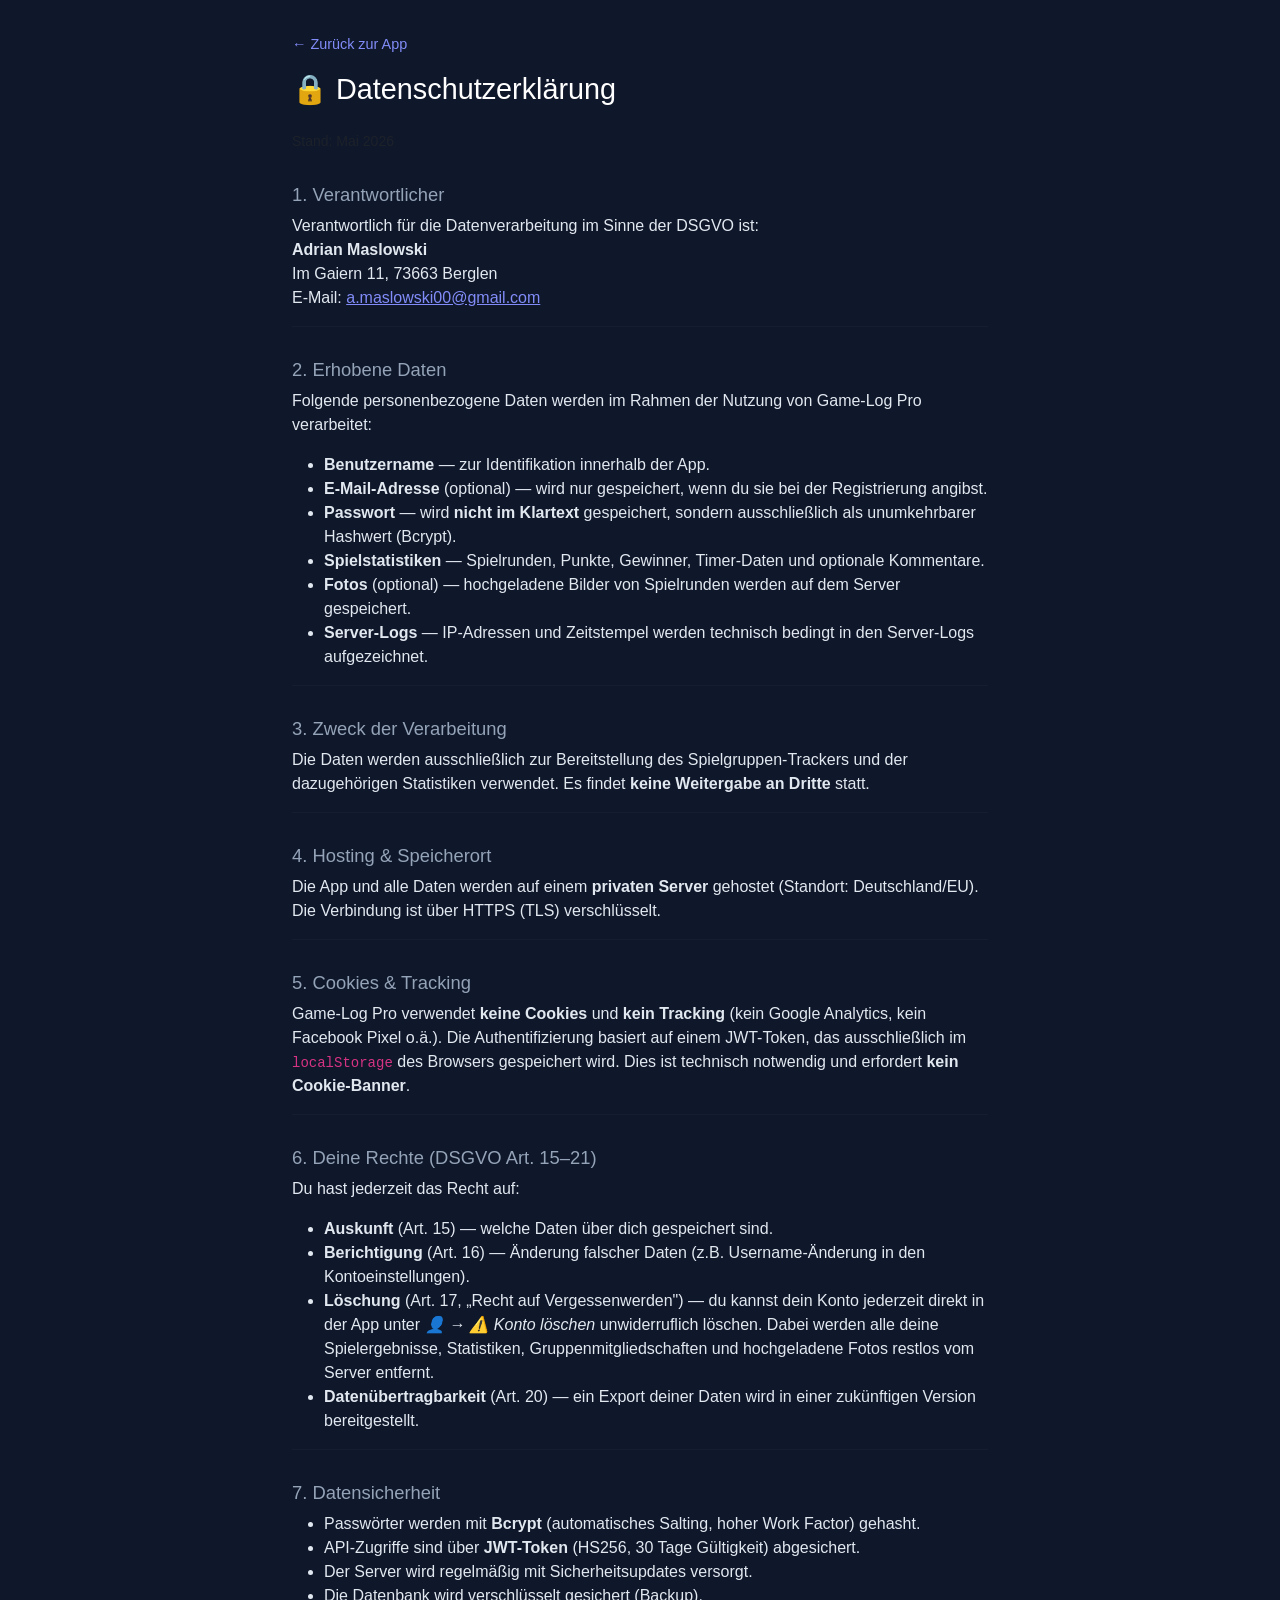
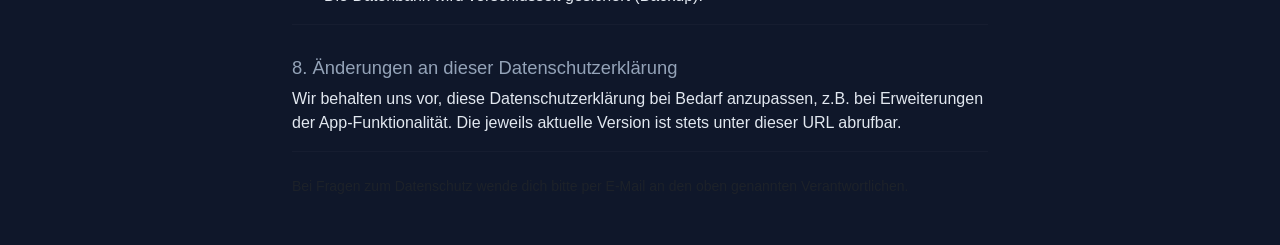
==== frontend/datenschutz.html @ 1f997f9f "fix: Empty Guest List in an active game & Optimization of Team UI" ====
<!DOCTYPE html>
<html lang="de">

<head>
    <meta charset="UTF-8">
    <meta name="viewport" content="width=device-width, initial-scale=1.0">
    <title>Datenschutzerklärung — Game-Log Pro</title>
    <link href="https://cdn.jsdelivr.net/npm/bootstrap@5.3.0/dist/css/bootstrap.min.css" rel="stylesheet">
    <style>
        body {
            background: #0f172a;
            color: #e2e8f0;
            font-family: -apple-system, BlinkMacSystemFont, "Segoe UI", Roboto, sans-serif;
            padding: 2rem 1rem;
        }

        .container {
            max-width: 720px;
        }

        h1 {
            color: #fff;
            font-size: 1.8rem;
        }

        h2 {
            color: #94a3b8;
            font-size: 1.15rem;
            margin-top: 2rem;
        }

        a {
            color: #818cf8;
        }

        .back-link {
            color: #818cf8;
            text-decoration: none;
            font-size: 0.9rem;
        }

        .back-link:hover {
            text-decoration: underline;
        }

        hr {
            border-color: rgba(255, 255, 255, 0.1);
        }
    </style>
</head>

<body>
    <div class="container">
        <a href="/" class="back-link">← Zurück zur App</a>
        <h1 class="mt-3 mb-4">🔒 Datenschutzerklärung</h1>
        <p class="text-muted small">Stand: Mai 2026</p>

        <h2>1. Verantwortlicher</h2>
        <p>
            Verantwortlich für die Datenverarbeitung im Sinne der DSGVO ist:<br>
            <strong>Adrian Maslowski</strong><br>
            Im Gaiern 11, 73663 Berglen<br>
            E-Mail: <a href="mailto:a.maslowski00@gmail.com">a.maslowski00@gmail.com</a>
        </p>
        <hr>

        <h2>2. Erhobene Daten</h2>
        <p>Folgende personenbezogene Daten werden im Rahmen der Nutzung von Game-Log Pro verarbeitet:</p>
        <ul>
            <li><strong>Benutzername</strong> — zur Identifikation innerhalb der App.</li>
            <li><strong>E-Mail-Adresse</strong> (optional) — wird nur gespeichert, wenn du sie bei der Registrierung
                angibst.</li>
            <li><strong>Passwort</strong> — wird <strong>nicht im Klartext</strong> gespeichert, sondern ausschließlich
                als unumkehrbarer Hashwert (Bcrypt).</li>
            <li><strong>Spielstatistiken</strong> — Spielrunden, Punkte, Gewinner, Timer-Daten und optionale Kommentare.
            </li>
            <li><strong>Fotos</strong> (optional) — hochgeladene Bilder von Spielrunden werden auf dem Server
                gespeichert.</li>
            <li><strong>Server-Logs</strong> — IP-Adressen und Zeitstempel werden technisch bedingt in den Server-Logs
                aufgezeichnet.</li>
        </ul>

        <hr>

        <h2>3. Zweck der Verarbeitung</h2>
        <p>Die Daten werden ausschließlich zur Bereitstellung des Spielgruppen-Trackers und der dazugehörigen
            Statistiken verwendet. Es findet <strong>keine Weitergabe an Dritte</strong> statt.</p>

        <hr>

        <h2>4. Hosting & Speicherort</h2>
        <p>Die App und alle Daten werden auf einem <strong>privaten Server</strong> gehostet (Standort: Deutschland/EU).
            Die Verbindung ist über HTTPS (TLS) verschlüsselt.</p>

        <hr>

        <h2>5. Cookies & Tracking</h2>
        <p>Game-Log Pro verwendet <strong>keine Cookies</strong> und <strong>kein Tracking</strong> (kein Google
            Analytics, kein Facebook Pixel o.ä.). Die Authentifizierung basiert auf einem JWT-Token, das ausschließlich
            im <code>localStorage</code> des Browsers gespeichert wird. Dies ist technisch notwendig und erfordert
            <strong>kein Cookie-Banner</strong>.</p>

        <hr>

        <h2>6. Deine Rechte (DSGVO Art. 15–21)</h2>
        <p>Du hast jederzeit das Recht auf:</p>
        <ul>
            <li><strong>Auskunft</strong> (Art. 15) — welche Daten über dich gespeichert sind.</li>
            <li><strong>Berichtigung</strong> (Art. 16) — Änderung falscher Daten (z.B. Username-Änderung in den
                Kontoeinstellungen).</li>
            <li><strong>Löschung</strong> (Art. 17, „Recht auf Vergessenwerden") — du kannst dein Konto jederzeit direkt
                in der App unter <em>👤 → ⚠️ Konto löschen</em> unwiderruflich löschen. Dabei werden alle deine
                Spielergebnisse, Statistiken, Gruppenmitgliedschaften und hochgeladene Fotos restlos vom Server
                entfernt.</li>
            <li><strong>Datenübertragbarkeit</strong> (Art. 20) — ein Export deiner Daten wird in einer zukünftigen
                Version bereitgestellt.</li>
        </ul>

        <hr>

        <h2>7. Datensicherheit</h2>
        <ul>
            <li>Passwörter werden mit <strong>Bcrypt</strong> (automatisches Salting, hoher Work Factor) gehasht.</li>
            <li>API-Zugriffe sind über <strong>JWT-Token</strong> (HS256, 30 Tage Gültigkeit) abgesichert.</li>
            <li>Der Server wird regelmäßig mit Sicherheitsupdates versorgt.</li>
            <li>Die Datenbank wird verschlüsselt gesichert (Backup).</li>
        </ul>

        <hr>

        <h2>8. Änderungen an dieser Datenschutzerklärung</h2>
        <p>Wir behalten uns vor, diese Datenschutzerklärung bei Bedarf anzupassen, z.B. bei Erweiterungen der
            App-Funktionalität. Die jeweils aktuelle Version ist stets unter dieser URL abrufbar.</p>

        <hr>
        <p class="text-muted small mt-4">Bei Fragen zum Datenschutz wende dich bitte per E-Mail an den oben genannten
            Verantwortlichen.</p>
    </div>
</body>

</html>
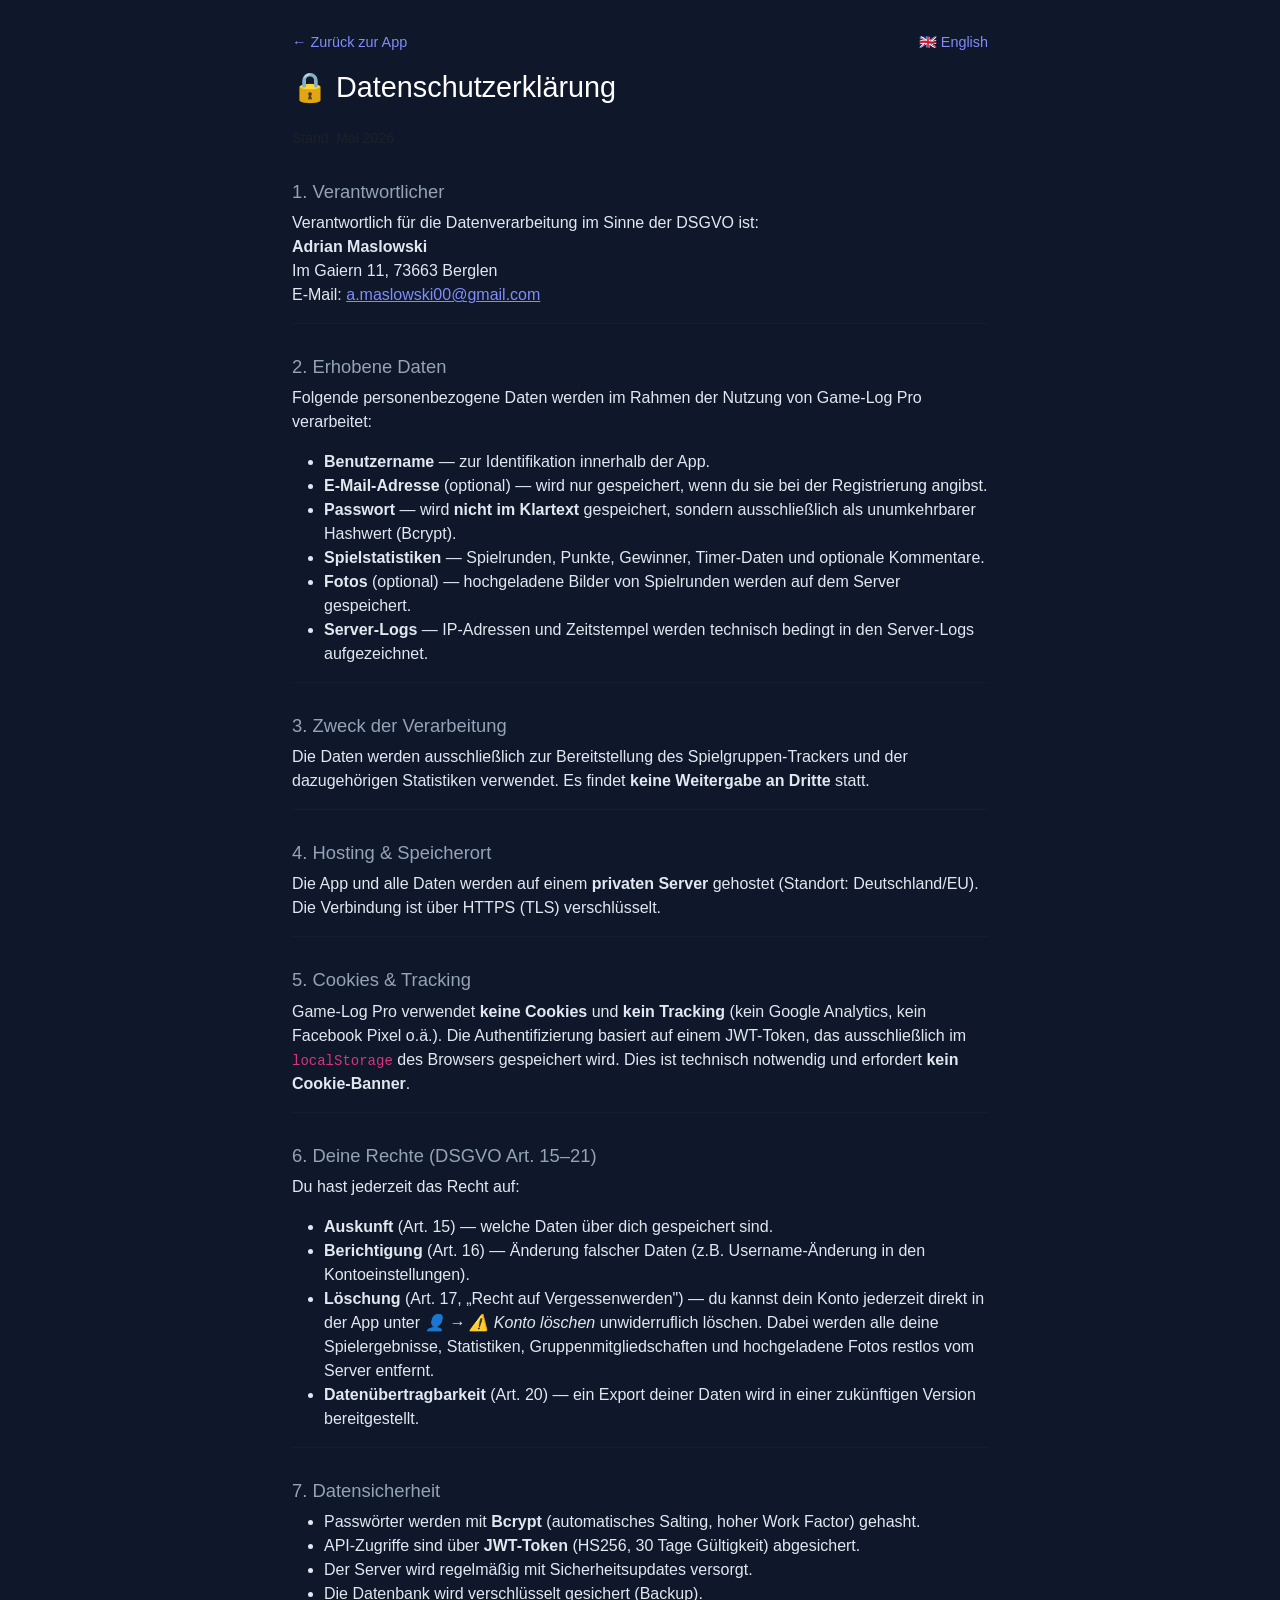
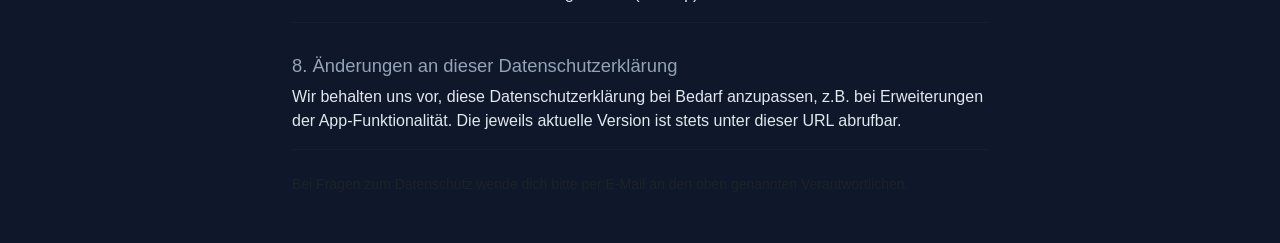
==== commit 53881df6: "docs: add english privacy policy and update README for v2 features" ====
--- a/frontend/datenschutz.html
+++ b/frontend/datenschutz.html
@@ -51,7 +51,10 @@
 
 <body>
     <div class="container">
-        <a href="/" class="back-link">← Zurück zur App</a>
+        <div class="d-flex justify-content-between align-items-center">
+            <a href="/" class="back-link">← Zurück zur App</a>
+            <a href="privacy.html" class="back-link" style="font-weight: 500;">🇬🇧 English</a>
+        </div>
         <h1 class="mt-3 mb-4">🔒 Datenschutzerklärung</h1>
         <p class="text-muted small">Stand: Mai 2026</p>
 
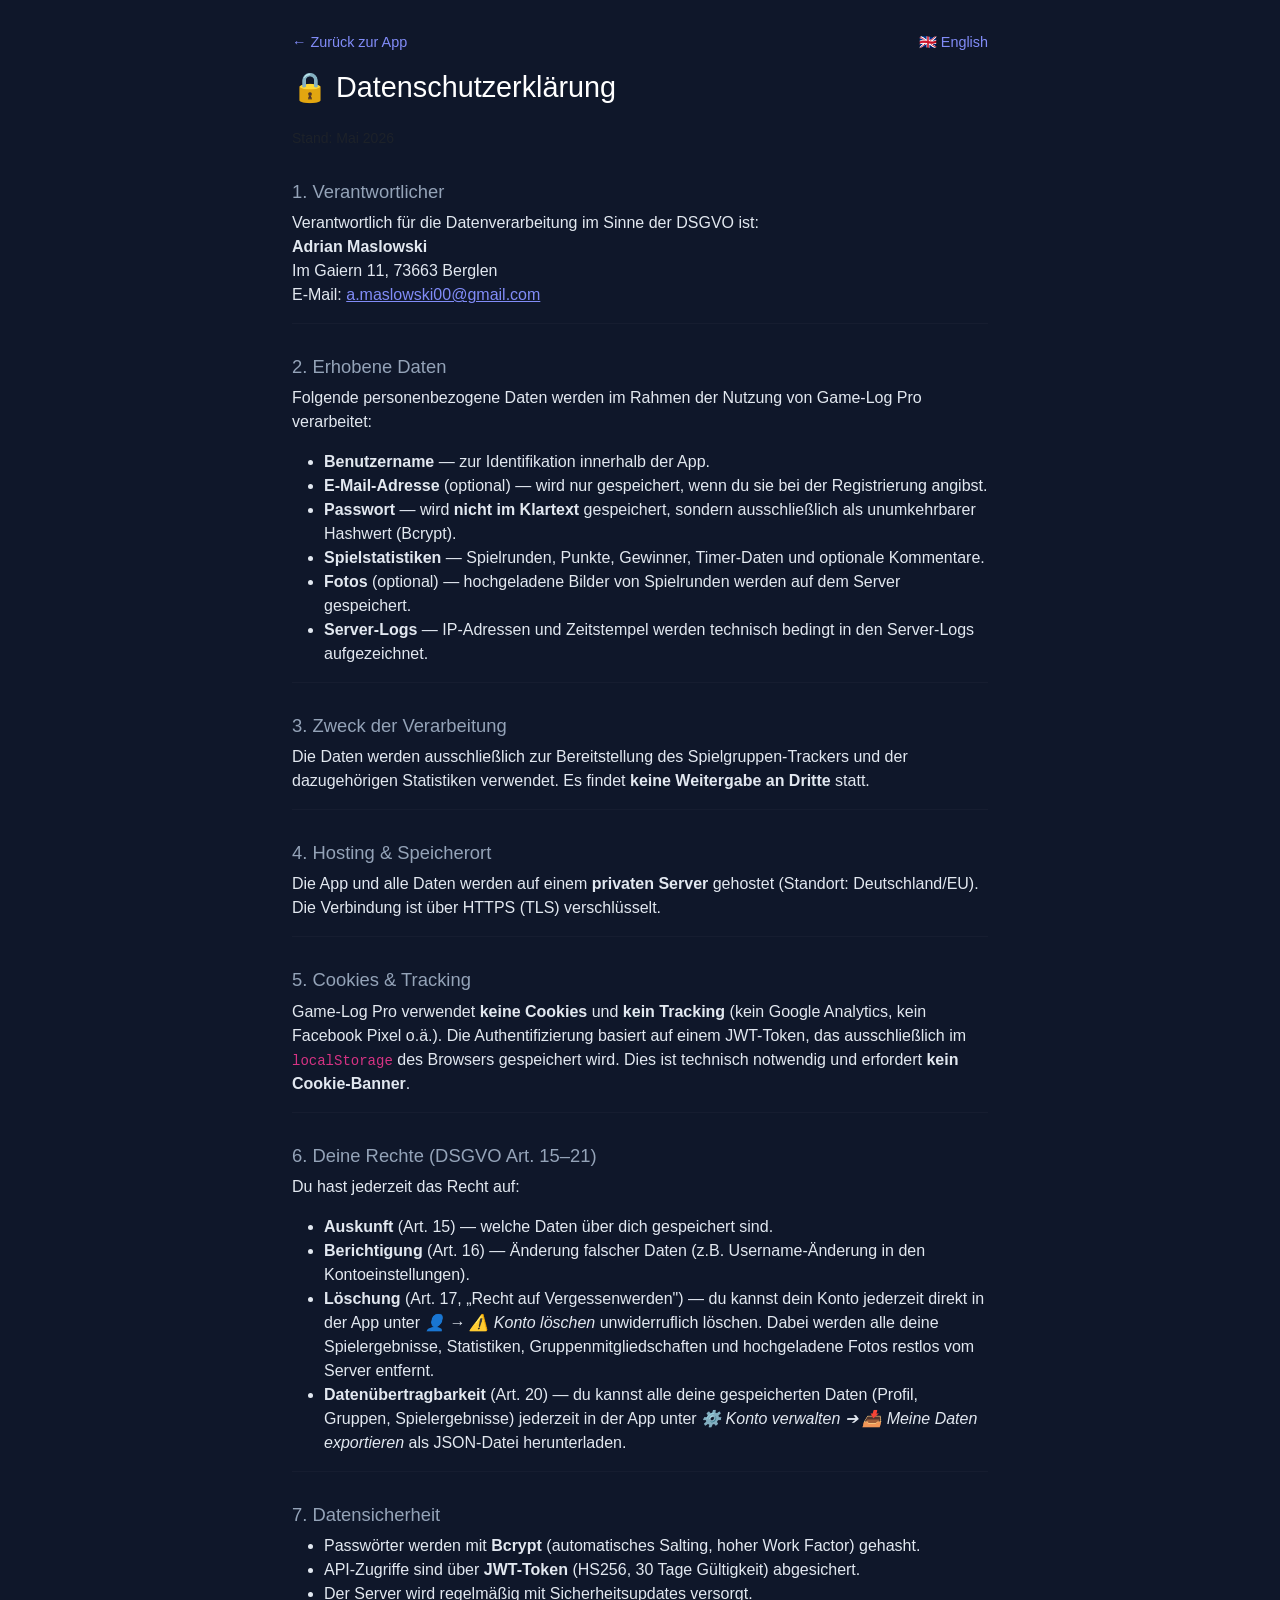
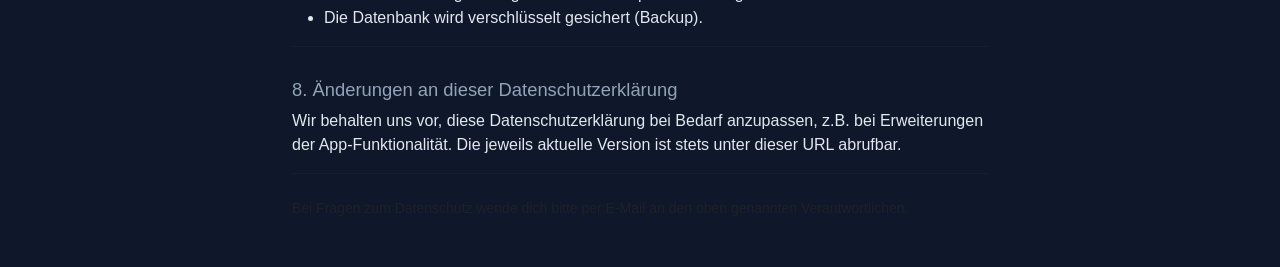
==== commit dd5ec053: "feat(gdpr): add DSGVO Art. 20 Data Export (JSON download)" ====
--- a/frontend/datenschutz.html
+++ b/frontend/datenschutz.html
@@ -115,8 +115,7 @@
                 in der App unter <em>👤 → ⚠️ Konto löschen</em> unwiderruflich löschen. Dabei werden alle deine
                 Spielergebnisse, Statistiken, Gruppenmitgliedschaften und hochgeladene Fotos restlos vom Server
                 entfernt.</li>
-            <li><strong>Datenübertragbarkeit</strong> (Art. 20) — ein Export deiner Daten wird in einer zukünftigen
-                Version bereitgestellt.</li>
+            <li><strong>Datenübertragbarkeit</strong> (Art. 20) — du kannst alle deine gespeicherten Daten (Profil, Gruppen, Spielergebnisse) jederzeit in der App unter <em>⚙️ Konto verwalten ➔ 📥 Meine Daten exportieren</em> als JSON-Datei herunterladen.</li>
         </ul>
 
         <hr>
